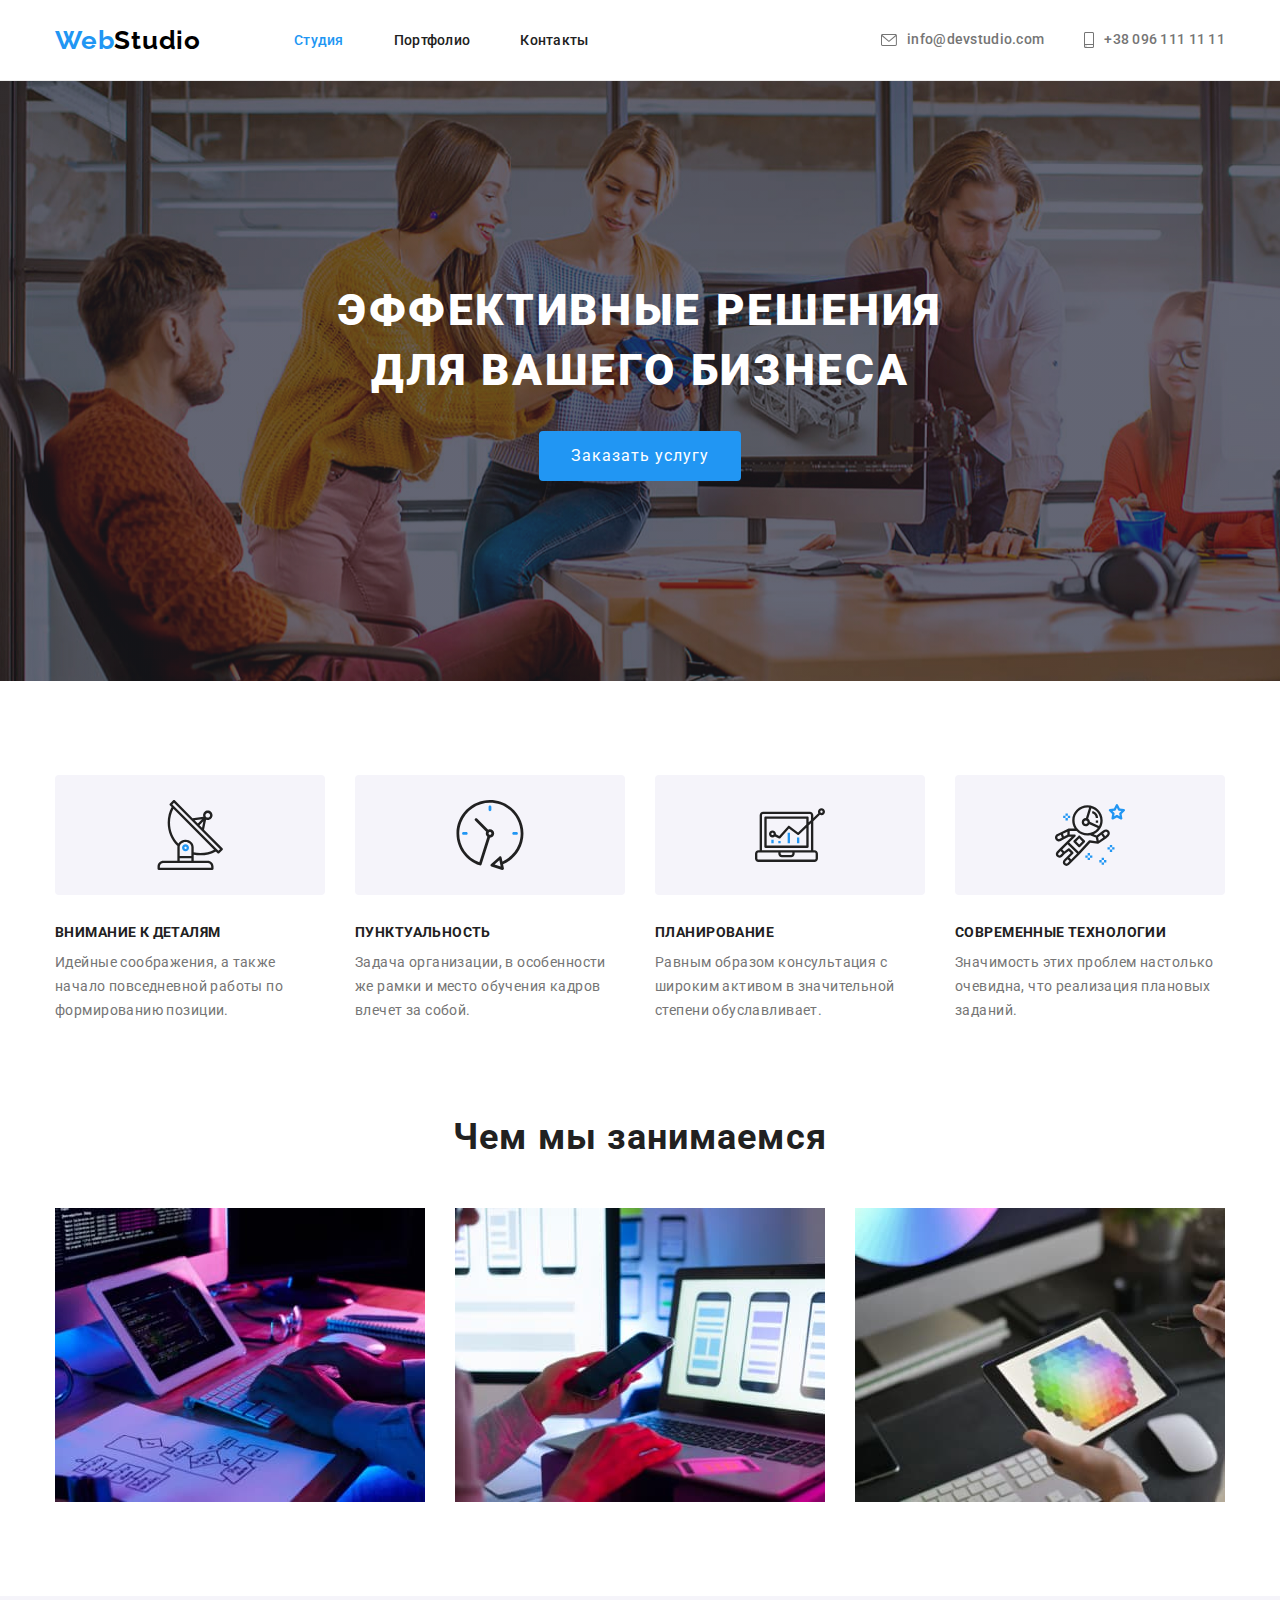
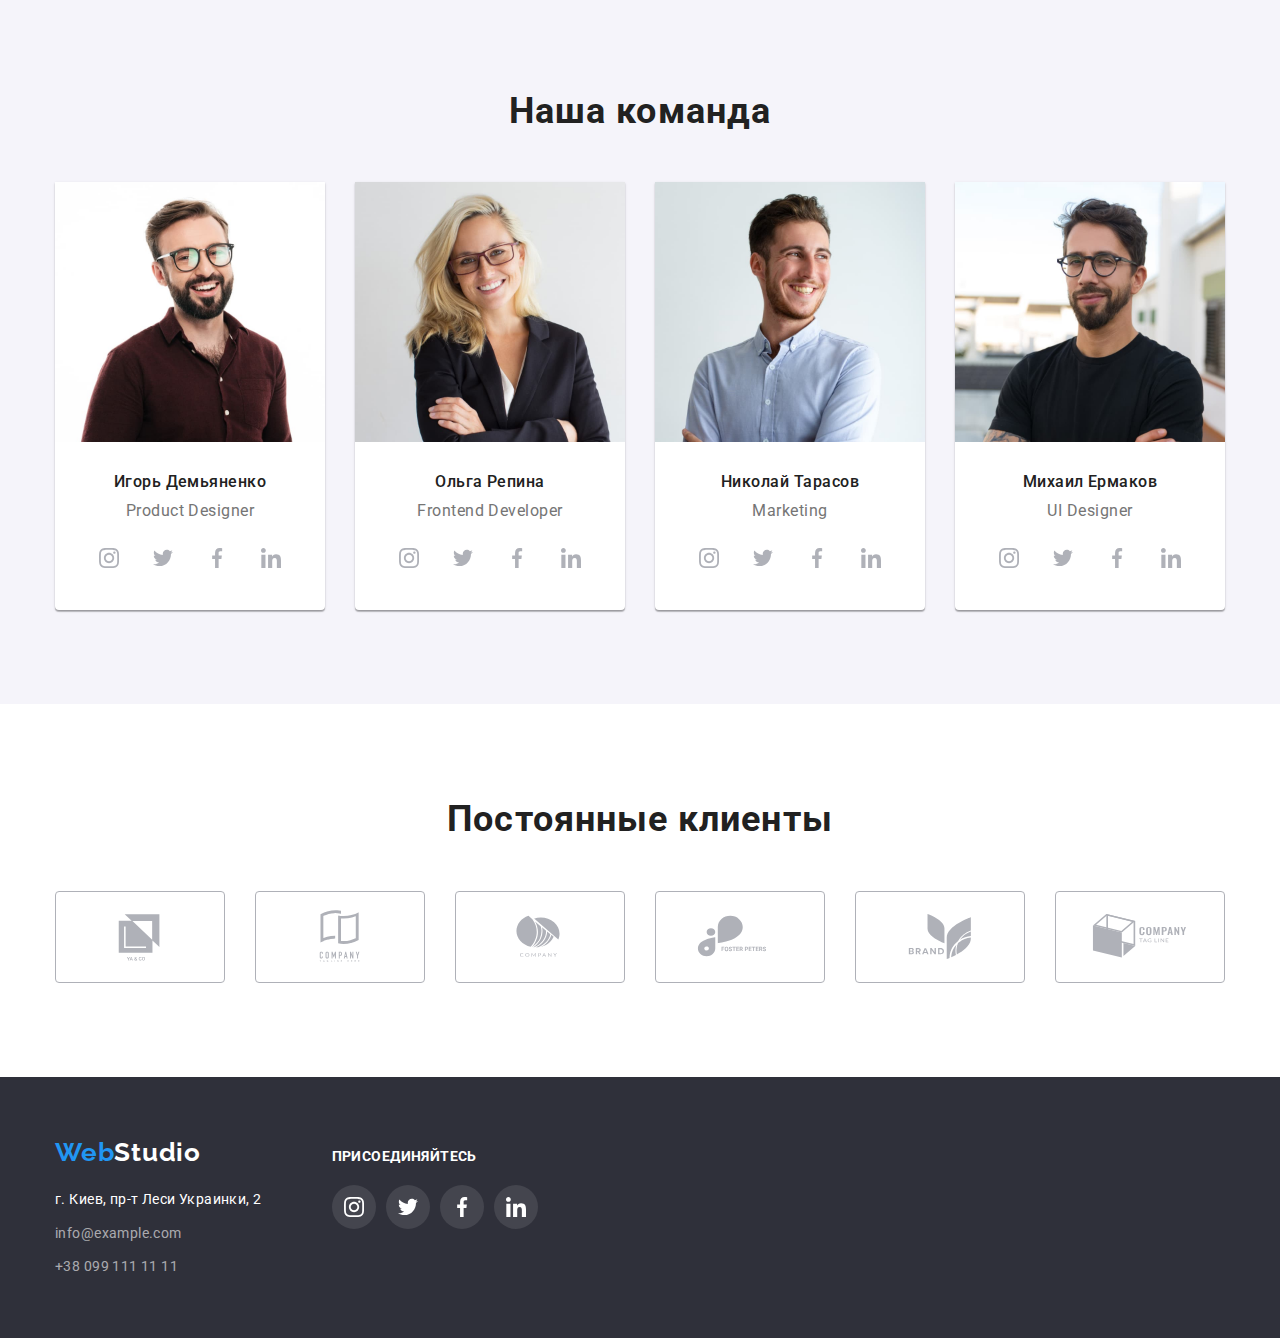
==== index.html @ 8b5b603d "Added files" ====
<!DOCTYPE html>
<html lang="ru">
    <head>
        <meta charset="UTF-8" />
        <meta http-equiv="X-UA-Compatible" content="IE=edge" />
        <meta name="viewport" content="width=device-width, initial-scale=1.0" />
        <title>WebStudio</title>
        <link rel="preconnect" href="https://fonts.googleapis.com">
        <link rel="preconnect" href="https://fonts.gstatic.com" crossorigin>
        <link href="https://fonts.googleapis.com/css2?family=Raleway:wght@700&family=Roboto:wght@400;500;700;900&display=swap"
            rel="stylesheet">
        <link rel="stylesheet" href="https://cdn.jsdelivr.net/npm/modern-normalize@1.1.0/modern-normalize.min.css">
        <link rel="stylesheet" href="./css/styles.css">
    </head>

    <body>
    <!-- Шапка страницы -->
        <header class="header">
            <div class="container">
                <nav class="header-navigation">
                    <a class="header-logo link" href="/"> <span class="header-logo-web">Web</span>Studio</a>
                    <!-- Ссылки на другие страницы или разделы текущей страницы -->
                    <ul class="nav">
                        <li class="nav-item"><a class="nav-link link current" href="./studio.html">Студия</a></li>
                        <li class="nav-item"><a class="nav-link link" href="./portfolio.html">Портфолио</a></li>
                        <li class="nav-item"><a class="nav-link link" href="./contacts.html">Контакты</a></li>
                    </ul>
                </nav>
                
                <!-- Контакты -->
                <ul class="contacts">
                    <li class="contacts-item">
                        <a class="contacts-link link" href="mailto:info@devstudio.com">
                            <svg class="contacts-icon" width="16" height="12">
                                <use href="./images/sprite.svg#icon-mail"></use>
                            </svg>
                            info@devstudio.com
                        </a>
                    </li>
                    <li class="contacts-item">
                            <a class="contacts-link link" href="tel:+38096111111">
                                <svg class="contacts-icon" width="10" height="16">
                                    <use href="./images/sprite.svg#icon-smartphone"></use>
                                </svg>
                                +38 096 111 11 11
                            </a>
                    </li>
                </ul>
            </div>
        </header>

        <!-- Герой -->
        <main>
            <section class="hero">
                <div class="container">
                    <h1 class="hero-title">Эффективные решения<br /> для вашего бизнеса</h1>
                    <button class="hero-button" type="button">Заказать услугу</button>
                </div>
            </section>

            <!-- Преимущества -->
            <section class="section">
            <h2 class="features visually-hidden">Преимущества</h2>
                <div class="container">
                    <ul class="features-list">
                        <li class="features-item">
                            <div class="features-img">
                                <svg width="70" height="70">
                                    <use href="./images/sprite.svg#icon-antenna"></use>
                                </svg>
                            </div>
                            <h3 class="features-title">Внимание к деталям</h3>
                            <p class="features-text">Идейные соображения, а также начало повседневной работы по формированию позиции.</p>
                        </li>

                        <li class="features-item">
                            <div class="features-img">
                                <svg width="70" height="70">
                                    <use href="./images/sprite.svg#icon-clock"></use>
                                </svg>
                            </div>
                            <h3 class="features-title">Пунктуальность</h3>
                            <p class="features-text">Задача организации, в особенности же рамки и место обучения кадров влечет за собой.</p>
                        </li>

                        <li class="features-item">
                            <div class="features-img">
                                <svg width="70" height="70">
                                    <use href="./images/sprite.svg#icon-diagram"></use>
                                </svg>
                            </div>
                            <h3 class="features-title">Планирование</h3>
                            <p class="features-text">Равным образом консультация с широким активом в значительной степени обуславливает.</p>
                        </li>

                        <li class="features-item">
                            <div class="features-img">
                                <svg width="70" height="70">
                                    <use href="./images/sprite.svg#icon-astronaut"></use>
                                </svg>
                            </div>
                            <h3 class="features-title">Современные технологии</h3>
                            <p class="features-text">Значимость этих проблем настолько очевидна, что реализация плановых заданий.</p>
                        </li>
                    </ul>
                </div>
            </section>

            <!-- Чем мы занимаемся -->
            <section class="section work-section">
                <div class="container">
                    <h2 class="work-title">Чем мы занимаемся</h2>
                        <ul class="work-list">
                            <li class="work-item">
                                <img src="./images/box-1.jpg" alt="Верстка сайта HTML" width="370"/>
                            </li>

                            <li class="work-item">
                                <img src="./images/box-2.jpg" alt="Выбор стиля" width="370" />
                            </li>

                            <li class="work-item">
                                <img src="./images/box-3.jpg" alt="Дизайн" width="370" />
                            </li>
                        </ul>
                </div>
            </section>

            <!-- Наша команда -->
            <section class="section team-section">
                <div class="container">
                    <h2 class="team-title">Наша команда</h2>
                    
                    <!-- Инфо о команде -->
                    <ul class="team-list">
                        <li class="team-item">
                            <img src="./images/team-card-1.jpg" alt="Игорь Демьяненко" width="270" />
                            <div class="team-text-section">
                                <h3 class="team-item-text">Игорь Демьяненко</h3>
                                <p class="team-text" lang="en">Product Designer</p>
                                <ul class="team-socials list socials-list">
                                    <li class="socials-item">
                                        <a href="https://www.instagram.com/" target="_blank"
                                rel="noopener noreferrer" class="socials-link">
                                        <svg class="socials-icon" width="20" height="20">
                                            <use href="./images/sprite.svg#icon-instagram"></use>
                                        </svg>
                                        </a>
                                    </li>

                                    <li class="socials-item">
                                        <a href="https://twitter.com/" target="_blank"
                                rel="noopener noreferrer" class="socials-link">
                                            <svg class="socials-icon" width="20" height="20">
                                                <use href="./images/sprite.svg#icon-twitter"></use>
                                            </svg>
                                        </a>
                                    </li>

                                    <li class="socials-item">
                                        <a href="https://www.facebook.com/" target="_blank"
                                rel="noopener noreferrer" class="socials-link">
                                            <svg class="socials-icon" width="20" height="20">
                                                <use href="./images/sprite.svg#icon-facebook"></use>
                                            </svg>
                                        </a>
                                    </li>

                                    <li class="socials-item">
                                        <a href="https://www.linkedin.com/" target="_blank"
                                rel="noopener noreferrer" class="socials-link">
                                            <svg class="socials-icon" width="20" height="20">
                                                <use href="./images/sprite.svg#icon-linkedIn"></use>
                                            </svg>
                                        </a>
                                    </li>
                                </ul>
                            </div>
                            
                        </li>
                    
                        <li class="team-item">
                            <img src="./images/team-card-2.jpg" alt="Ольга Репина" width="270" />
                            <div class="team-text-section">
                                <h3 class=" team-item-text">Ольга Репина</h3>
                                <p class="team-text" lang="en">Frontend Developer</p>
                                <ul class="team-socials list socials-list">
                                    <li class="socials-item">
                                        <a href="https://www.instagram.com/" target="_blank" rel="noopener noreferrer" class="socials-link">
                                            <svg class="socials-icon" width="20" height="20">
                                                <use href="./images/sprite.svg#icon-instagram"></use>
                                            </svg>
                                        </a>
                                    </li>
                                
                                    <li class="socials-item">
                                        <a href="https://twitter.com/" target="_blank" rel="noopener noreferrer" class="socials-link">
                                            <svg class="socials-icon" width="20" height="20">
                                                <use href="./images/sprite.svg#icon-twitter"></use>
                                            </svg>
                                        </a>
                                    </li>
                                
                                    <li class="socials-item">
                                        <a href="https://www.facebook.com/" target="_blank" rel="noopener noreferrer" class="socials-link">
                                            <svg class="socials-icon" width="20" height="20">
                                                <use href="./images/sprite.svg#icon-facebook"></use>
                                            </svg>
                                        </a>
                                    </li>
                                
                                    <li class="socials-item">
                                        <a href="https://www.linkedin.com/" target="_blank" rel="noopener noreferrer" class="socials-link">
                                            <svg class="socials-icon" width="20" height="20">
                                                <use href="./images/sprite.svg#icon-linkedIn"></use>
                                            </svg>
                                        </a>
                                    </li>
                                </ul>
                            </div>
                        </li>

                        <li class="team-item">
                            <img src="./images/team-card-3.jpg" alt="Николай Тарасов" width="270" />
                            <div class="team-text-section">
                                <h3 class="team-item-text">Николай Тарасов</h3>
                                <p class="team-text" lang="en">Marketing</p>
                                <ul class="team-socials list socials-list">
                                    <li class="socials-item">
                                        <a href="https://www.instagram.com/" target="_blank" rel="noopener noreferrer" class="socials-link">
                                            <svg class="socials-icon" width="20" height="20">
                                                <use href="./images/sprite.svg#icon-instagram"></use>
                                            </svg>
                                        </a>
                                    </li>
                                
                                    <li class="socials-item">
                                        <a href="https://twitter.com/" target="_blank" rel="noopener noreferrer" class="socials-link">
                                            <svg class="socials-icon" width="20" height="20">
                                                <use href="./images/sprite.svg#icon-twitter"></use>
                                            </svg>
                                        </a>
                                    </li>
                                
                                    <li class="socials-item">
                                        <a href="https://www.facebook.com/" target="_blank" rel="noopener noreferrer" class="socials-link">
                                            <svg class="socials-icon" width="20" height="20">
                                                <use href="./images/sprite.svg#icon-facebook"></use>
                                            </svg>
                                        </a>
                                    </li>
                                
                                    <li class="socials-item">
                                        <a href="https://www.linkedin.com/" target="_blank" rel="noopener noreferrer" class="socials-link">
                                            <svg class="socials-icon" width="20" height="20">
                                                <use href="./images/sprite.svg#icon-linkedIn"></use>
                                            </svg>
                                        </a>
                                    </li>
                                </ul>
                            </div>
                        </li>
                        
                        <li class="team-item">
                            <img src="./images/team-card-4.jpg" alt="Михаил Ермаков" width="270" />
                            <div class="team-text-section">
                                <h3 class="team-item-text">Михаил Ермаков</h3>
                                <p class="team-text" lang="en">UI Designer</p>
                                <ul class="team-socials list socials-list">
                                    <li class="socials-item">
                                        <a href="https://www.instagram.com/" target="_blank" rel="noopener noreferrer" class="socials-link">
                                            <svg class="socials-icon" width="20" height="20">
                                                <use href="./images/sprite.svg#icon-instagram"></use>
                                            </svg>
                                        </a>
                                    </li>
                                
                                    <li class="socials-item">
                                        <a href="https://twitter.com/" target="_blank" rel="noopener noreferrer" class="socials-link">
                                            <svg class="socials-icon" width="20" height="20">
                                                <use href="./images/sprite.svg#icon-twitter"></use>
                                            </svg>
                                        </a>
                                    </li>
                                
                                    <li class="socials-item">
                                        <a href="https://www.facebook.com/" target="_blank" rel="noopener noreferrer" class="socials-link">
                                            <svg class="socials-icon" width="20" height="20">
                                                <use href="./images/sprite.svg#icon-facebook"></use>
                                            </svg>
                                        </a>
                                    </li>
                                
                                    <li class="socials-item">
                                        <a href="https://www.linkedin.com/" target="_blank" rel="noopener noreferrer" class="socials-link">
                                            <svg class="socials-icon" width="20" height="20">
                                                <use href="./images/sprite.svg#icon-linkedIn"></use>
                                            </svg>
                                        </a>
                                    </li>
                                </ul>
                            </div>
                        </li>
                    </ul>
                </div>
            </section>

            <section class="clients section">
                <div class="container ">
                    <h2 class="clients-title">Постоянные клиенты</h2>
                    <ul class="clients-list">
                        <li class="clients-item">
                            <a href="" class="clients-link">
                                <svg class="clients-icon" width="106" height="60">
                                    <use href="./images/sprite.svg#icon-client-1"></use>
                                </svg>    
                            </a>
                        </li>

                        <li class="clients-item">
                            <a href="" class="clients-link">
                                <svg class="clients-icon" width="106" height="60">
                                    <use href="./images/sprite.svg#icon-client-2"></use>
                                </svg>
                            </a>
                        </li>

                        <li class="clients-item">
                            <a href="" class="clients-link">
                                <svg class="clients-icon" width="106" height="60">
                                    <use href="./images/sprite.svg#icon-client-3"></use>
                                </svg>
                            </a>
                        </li>

                        <li class="clients-item">
                            <a href="" class="clients-link">
                                <svg class="clients-icon" width="106" height="60">
                                    <use href="./images/sprite.svg#icon-client-4"></use>
                                </svg>
                            </a>
                        </li>

                        <li class="clients-item">
                            <a href="" class="clients-link">
                                <svg class="clients-icon" width="106" height="60">
                                    <use href="./images/sprite.svg#icon-client-5"></use>
                                </svg>
                            </a>
                        </li>

                        <li class="clients-item">
                            <a href="" class="clients-link">
                                <svg class="clients-icon" width="106" height="60">
                                    <use href="./images/sprite.svg#icon-client-6"></use>
                                </svg>
                            </a>
                        </li>
                    </ul>
                </div>
            </section>
        </main>

        <!-- Футер -->
        <footer class="footer">
            <div class="container footer-container">
                <div class="address-logo">
                    <a class="footer-logo address link" href="/"> <span class="footer-logo-web">Web</span>Studio</a>
                    <address class="address">
                        <ul class="address-list">
                            <li class="address-item">
                                <a class="address-item link" href="https://goo.gl/maps/8wmrf88E8narzUsQ8" target="_blank"
                                    rel="noopener noreferrer">г. Киев, пр-т Леси Украинки, 2</a>
                            </li>
                            <li class="address-contacts-item">
                                <a class="address-contacts-link list link" href="mailto:info@example.com">info@example.com</a>
                            </li>
                            <li class="address-contacts-item">
                                <a class="address-contacts-link list link" href="tel:+380991111111">+38 099 111 11 11</a>
                            </li>
                        </ul>
                    </address>
                </div>
                
                <div class="footer-socials">
                <h2 class="visually-hidden">Соцсети</h2>
                <h3 class="footer-socials-title">присоединяйтесь</h3>
                <ul class="footer-socials-list">
                    <li class="footer-socials-item">
                        <a href="https://www.instagram.com/" target="_blank" rel="noopener noreferrer" class="footer-socials-link">
                            <svg class="footer-socials-icon" width="20" height="20">
                                <use href="./images/sprite.svg#icon-instagram"></use>
                            </svg>
                        </a>
                    </li>
            
                    <li class="footer-socials-item">
                        <a href="https://twitter.com/" target="_blank" rel="noopener noreferrer" class="footer-socials-link">
                            <svg class="footer-socials-icon" width="20" height="20">
                                <use href="./images/sprite.svg#icon-twitter"></use>
                            </svg>
                        </a>
                    </li>
            
                    <li class="footer-socials-item">
                        <a href="https://www.facebook.com/" target="_blank" rel="noopener noreferrer" class="footer-socials-link">
                            <svg class="footer-socials-icon" width="20" height="20">
                                <use href="./images/sprite.svg#icon-facebook"></use>
                            </svg>
                        </a>
                    </li>
            
                    <li class="footer-socials-item">
                        <a href="https://www.linkedin.com/" target="_blank" rel="noopener noreferrer" class="footer-socials-link">
                            <svg class="footer-socials-icon" width="20" height="20">
                                <use href="./images/sprite.svg#icon-linkedIn"></use>
                            </svg>
                        </a>
                    </li>
                </ul>
                </div>
            </div>
        </footer>
    </body>
</html>
---- css/styles.css ----
/* Цвет основного текста #212121 */
/* Вторичный цвет текста #757575 */
/* Цвет актента текста, кнопка #2196f3 */
/* Белый цвет текста #ffffff */

/* Позиционирование */

/* Блочная модель */

/* Типографика */

/* Отображение */

:root {
  --first-text-color: #757575;
  --second-text-color: #212121;
  --akcent-text-color: #2196f3;
  --white-text-color: #ffffff;
  --border-color: #eeeeee;
}

body {
  font-family: Roboto, sans-serif;
  background-color: FFFFFF;
  color: var(--first-text-color);
}

h1,
h2,
h3,
p {
  margin-top: 0;
  margin-bottom: 0;
}

ul {
  margin-top: 0;
  margin-bottom: 0;
  padding-left: 0;
  list-style: none;
}

img {
  display: block;
  width: 100%;
  height: auto;
}

/* .list {
  list-style: none;
} */

.link {
  text-decoration: none;
}

.visually-hidden {
  position: absolute;
  width: 1px;
  height: 1px;
  margin: -1px;
  padding: 0;
  overflow: hidden;
  border: 0;
  clip: rect(0 0 0 0);
}

.container {
  width: 1200px;
  padding-left: 15px;
  padding-right: 15px;
  margin: 0 auto;
}

.section {
  padding-top: 94px;
  padding-bottom: 94px;
}

/* ========================= Header =========================*/
.header .container {
  display: flex;
}

/* Line */
.header {
  border-bottom: 1px solid #ececec;
}

.header-navigation {
  /* Блочная модель */
  display: flex;
  align-items: center;
}

/*---------------- Logo ----------------*/
.header-logo {
  /* Позиционирование */
  display: block;
  margin-right: 93px;
  padding-top: 25px;
  padding-bottom: 24px;

  /* Типографика */
  font-family: 'Raleway', sans-serif;
  font-weight: 700;
  font-size: 26px;
  line-height: 1.2;
  color: #000000;
  letter-spacing: 0.03em;
}

.header-logo-web {
  color: var(--akcent-text-color);
}

/*---------------- Site nav ----------------*/
.nav {
  display: flex;
  align-items: center;
}

.nav-link {
  /* Позиционирование */
  padding-top: 32px;
  padding-bottom: 32px;

  /* Блочная модель */
  display: block;

  /* Типографика */
  font-size: 14px;
  line-height: 1.15;
  font-weight: 500;
  letter-spacing: 0.02em;

  /* Отображение */
  color: var(--second-text-color);
}

.nav-item:not(:last-child) {
  margin-right: 50px;
}

.current {
  color: var(--akcent-text-color);
}

.nav-link:hover,
.nav-link:focus {
  color: var(--akcent-text-color);
}

/*---------------- Site nav contacts ----------------*/
.contacts {
  display: flex;
  margin-left: auto;
}

.contacts-icon {
  display: inline-block;
  fill: currentColor;
  margin-right: 10px;
}

.contacts-link {
  /* Позиционирование */
  padding-top: 32px;
  padding-bottom: 32px;

  /* Блочная модель */
  display: flex;
  align-items: center;

  /* Типографика */
  font-weight: 500;
  font-size: 14px;
  line-height: 1.14;
  letter-spacing: 0.02em;

  /* Отображение */
  color: var(--first-text-color);
}

.contacts-item:not(:last-child) {
  margin-right: 40px;
}

.contacts-link-icon {
  color: var(--first-text-color);
}

.contacts-link:hover,
.contacts-link:focus {
  color: var(--akcent-text-color);
}

/*========================= Hero =========================*/
.hero {
  /* align-items: center; */
  padding-top: 200px;
  padding-bottom: 200px;
  text-align: center;

  background-image: linear-gradient(
      rgba(47, 48, 58, 0.4),
      rgba(47, 48, 58, 0.4)
    ),
    url(../images/hero/hero.jpg);
  background-repeat: no-repeat;
  background-size: cover;
  /* background-position: center; */

  background-color: #2f303a;
}

.hero-title {
  /* Позиционирование */
  margin-bottom: 30px;

  /* Блочная модель */

  /* Типографика */
  font-weight: 900;
  font-size: 44px;
  line-height: 1.36;
  text-align: center;
  letter-spacing: 0.06em;
  text-transform: uppercase;

  /* Отображение */
  color: var(--white-text-color);
}

/*---------------- Button ----------------*/
.hero-button {
  /* Блочная модель */
  display: inline-block;
  padding: 10px 32px;
  min-width: 200px;

  /* Типографика */
  font-size: 16px;
  line-height: 1.87;
  cursor: pointer;
  letter-spacing: 0.06em;
  align-items: center;
  text-align: center;

  /* Отображение */
  border: 0;
  border-radius: 4px;
  background-color: var(--akcent-text-color);
  color: var(--white-text-color);
}

/*---------------- Features ----------------*/
.features-img {
  display: flex;
  padding-top: 25px;
  padding-bottom: 25px;

  margin-bottom: 30px;
  justify-content: center;
  align-items: center;

  background: #f5f4fa;
  border-radius: 4px;
}

.features-list {
  display: flex;
}

.features-item {
  /* Блочная модель */
  width: 270px;
}

.features-item:not(:last-child) {
  margin-right: 30px;
}

.features-title {
  /* Позиционирование */
  margin-bottom: 10px;

  /* Типографика */
  font-size: 14px;
  line-height: 1.14;
  letter-spacing: 0.03em;
  text-transform: uppercase;

  /* Отображение */
  color: var(--second-text-color);
}

.features-text {
  /* Типографика */
  font-size: 14px;
  line-height: 1.71;
  letter-spacing: 0.03em;

  /* Отображение */
  color: var(--first-text-color);
}

/*---------------- Work ----------------*/
.work-section {
  padding-top: 0;
}

.work-list {
  display: flex;
}

.work-title {
  /* Позиционирование */
  margin-bottom: 50px;

  /* Типографика */
  font-size: 36px;
  line-height: 1.16;
  text-align: center;
  letter-spacing: 0.03em;

  /* Отображение */
  color: var(--second-text-color);
}

.work-item:not(:last-child) {
  margin-right: 30px;
}
/*---------------- Team ----------------*/
.team-section {
  background-color: #f5f4fa;
}

.team-list {
  display: flex;
}

.team-item:not(:last-child) {
  margin-right: 30px;
}

.team-title {
  /* Позиционирование */
  margin-bottom: 50px;

  /* Типографика */
  font-size: 36px;
  line-height: 1.17;
  text-align: center;
  letter-spacing: 0.03em;

  color: var(--second-text-color);
}

.team-item {
  background-color: #ffffff;
  border-radius: 0px 0px 4px 4px;
  box-shadow: 0px 1px 3px rgba(0, 0, 0, 0.12), 0px 1px 1px rgba(0, 0, 0, 0.14),
    0px 2px 1px rgba(0, 0, 0, 0.2);
}

.team-text-section {
  padding-top: 30px;
  padding-bottom: 30px;
}

.team-item-text {
  /* Позиционирование */
  margin-bottom: 10px;

  /* Типографика */
  font-weight: 500;
  font-size: 16px;
  line-height: 1.19;
  text-align: center;
  letter-spacing: 0.03em;

  /* Отображение */
  color: var(--second-text-color);
}

.team-text {
  /* Типографика */
  font-size: 16px;
  line-height: 1.19;
  text-align: center;
  letter-spacing: 0.03em;

  /* Отображение */
  color: var(--first-text-color);
}

.socials-list {
  display: flex;
  justify-content: center;
  margin-top: 16px;
}

.socials-item {
  width: 44px;
  height: 44px;
}

.socials-link {
  width: 100%;
  height: 100%;

  display: flex;
  align-items: center;
  justify-content: center;
  border-radius: 50%;
  background-color: #ffffff;
}

.socials-item:not(:last-child) {
  margin-right: 10px;
}
.socials-icon {
  fill: #afb1b8;
}

.socials-link:hover,
.socials-link:focus,
.socials-link:hover .socials-icon,
.socials-link:focus .socials-icon {
  fill: var(--white-text-color);
  background-color: var(--akcent-text-color);
}

/* ======================= CLIENTS ========================= */
.clients-title {
  margin-bottom: 50px;

  font-size: 36px;
  line-height: 1.17;
  text-align: center;
  letter-spacing: 0.03em;

  color: var(--second-text-color);
}

.clients-list {
  display: flex;
}

.clients-item {
  width: 170px;
  height: 92px;
}

.clients-item:not(:last-child) {
  margin-right: 30px;
}
.clients-link {
  display: flex;
  width: 100%;
  height: 100%;

  justify-content: center;
  align-items: center;

  border: 1px solid #afb1b8;
  border-radius: 4px;

  fill: #afb1b8;
}

.clients-link:hover,
.clients-link:focus {
  border-color: var(--akcent-text-color);
  fill: var(--akcent-text-color);
}

/* ======================= PORTFOLIO ========================= */
.conteiner-portfolio {
  width: 1170px;
}

.portfolio-list {
  display: flex;

  flex-wrap: wrap;

  margin-left: -30px;
  margin-top: -30px;
}

.portfolio-item {
  flex-basis: calc(100% / 3 - 30px);

  margin-left: 30px;
  margin-top: 30px;
}

.portfolio-item-link {
  display: block;
}

.portfolio-item-link:hover,
.portfolio-item-link:focus {
  box-shadow: 0px 1px 1px rgba(0, 0, 0, 0.12), 0px 4px 4px rgba(0, 0, 0, 0.06),
    1px 4px 6px rgba(0, 0, 0, 0.16);
  display: block;
}

.text-conteiner {
  padding: 20px 24px;

  background: #ffffff;
  border-right: 1px solid var(--border-color);
  border-bottom: 1px solid var(--border-color);
  border-left: 1px solid var(--border-color);
}

.portfolio-title {
  /* Типографика */
  font-size: 18px;
  line-height: 2;
  letter-spacing: 0.06em;

  /* Отображение */
  color: var(--second-text-color);
}

.portfolio-text {
  margin-top: 4px;

  /* Типографика */
  font-size: 16px;
  line-height: 1.87;
  letter-spacing: 0.03em;

  /* Отображение */
  color: var(--first-text-color);
}

/*---------------- Button filter  ----------------*/
.filter {
  display: flex;
}

.filter-list {
  /* Позиционирование */
  margin-bottom: 50px;
  justify-content: center;

  /* Блочная модель */
  display: flex;
}

.filter-item:not(:last-child) {
  margin-right: 8px;
}

/* .filter-item:hover,
.filter-item:focus {
  box-shadow: 0px 1px 1px rgba(0, 0, 0, 0.12), 0px 4px 4px rgba(0, 0, 0, 0.06),
    1px 4px 6px rgba(0, 0, 0, 0.16);
  border-radius: 4px;
} */

.filter-button {
  padding: 6px 32px;
  border: 0;

  font-weight: 500;
  font-size: 16px;
  line-height: 1.62;
  text-align: center;
  letter-spacing: 0.03em;

  color: var(--second-text-color);
  cursor: pointer;
  border-radius: 4px;
}

.filter-button:hover,
.filter-button:focus {
  color: var(--white-text-color);
  background-color: var(--akcent-text-color);
  box-shadow: 0px 3px 1px rgba(0, 0, 0, 0.1), 0px 1px 2px rgba(0, 0, 0, 0.08),
    0px 2px 2px rgba(0, 0, 0, 0.12);
  border-radius: 4px;
  display: block;
}

/* ========================= Footer ========================= */
.footer {
  padding-top: 60px;
  padding-bottom: 60px;

  background-color: #2f303a;
}

.footer-container {
  display: flex;
}

.footer-logo {
  /* Позиционирование */
  margin-bottom: 20px;

  /* Блочная модель */
  display: flex;

  /* Типографика */
  font-family: 'Raleway', sans-serif;
  font-weight: 700;
  font-size: 26px;
  line-height: 1.2;
  color: #000000;
  letter-spacing: 0.03em;
}

.footer-logo-web {
  color: var(--akcent-text-color);
}

/* Address */
.address {
  display: block;
  font-style: normal;

  color: var(--white-text-color);
}

.address-item {
  font-size: 14px;
  line-height: 1.71;
  letter-spacing: 0.03em;

  color: var(--white-text-color);
}

.address-contacts-item {
  margin-top: 9px;
}

.address-contacts-link {
  font-style: normal;
  font-size: 14px;
  line-height: 1.74;
  letter-spacing: 0.03em;

  color: rgba(255, 255, 255, 0.6);
}

.address-contacts-link:hover,
.address-contacts-link:focus {
  color: var(--akcent-text-color);
}

/* Соцсети */
.footer-socials {
  margin-top: 12px;
  margin-left: 70px;
}

.footer-socials-list {
  display: flex;
}

.footer-socials-title {
  align-items: center;
  font-size: 14px;
  line-height: 1.14;
  letter-spacing: 0.03em;
  text-transform: uppercase;

  color: var(--white-text-color);
}

.footer-socials-item {
  width: 44px;
  height: 44px;

  margin-top: 20px;
}

.footer-socials-link {
  width: 100%;
  height: 100%;

  display: flex;
  align-items: center;
  justify-content: center;
  border-radius: 50%;
  background: rgba(255, 255, 255, 0.1);
}

.footer-socials-icon {
  fill: var(--white-text-color);
}

.footer-socials-item:not(:last-child) {
  margin-right: 10px;
}

.footer-socials-link:hover,
.footer-socials-link:focus {
  background-color: var(--akcent-text-color);
}
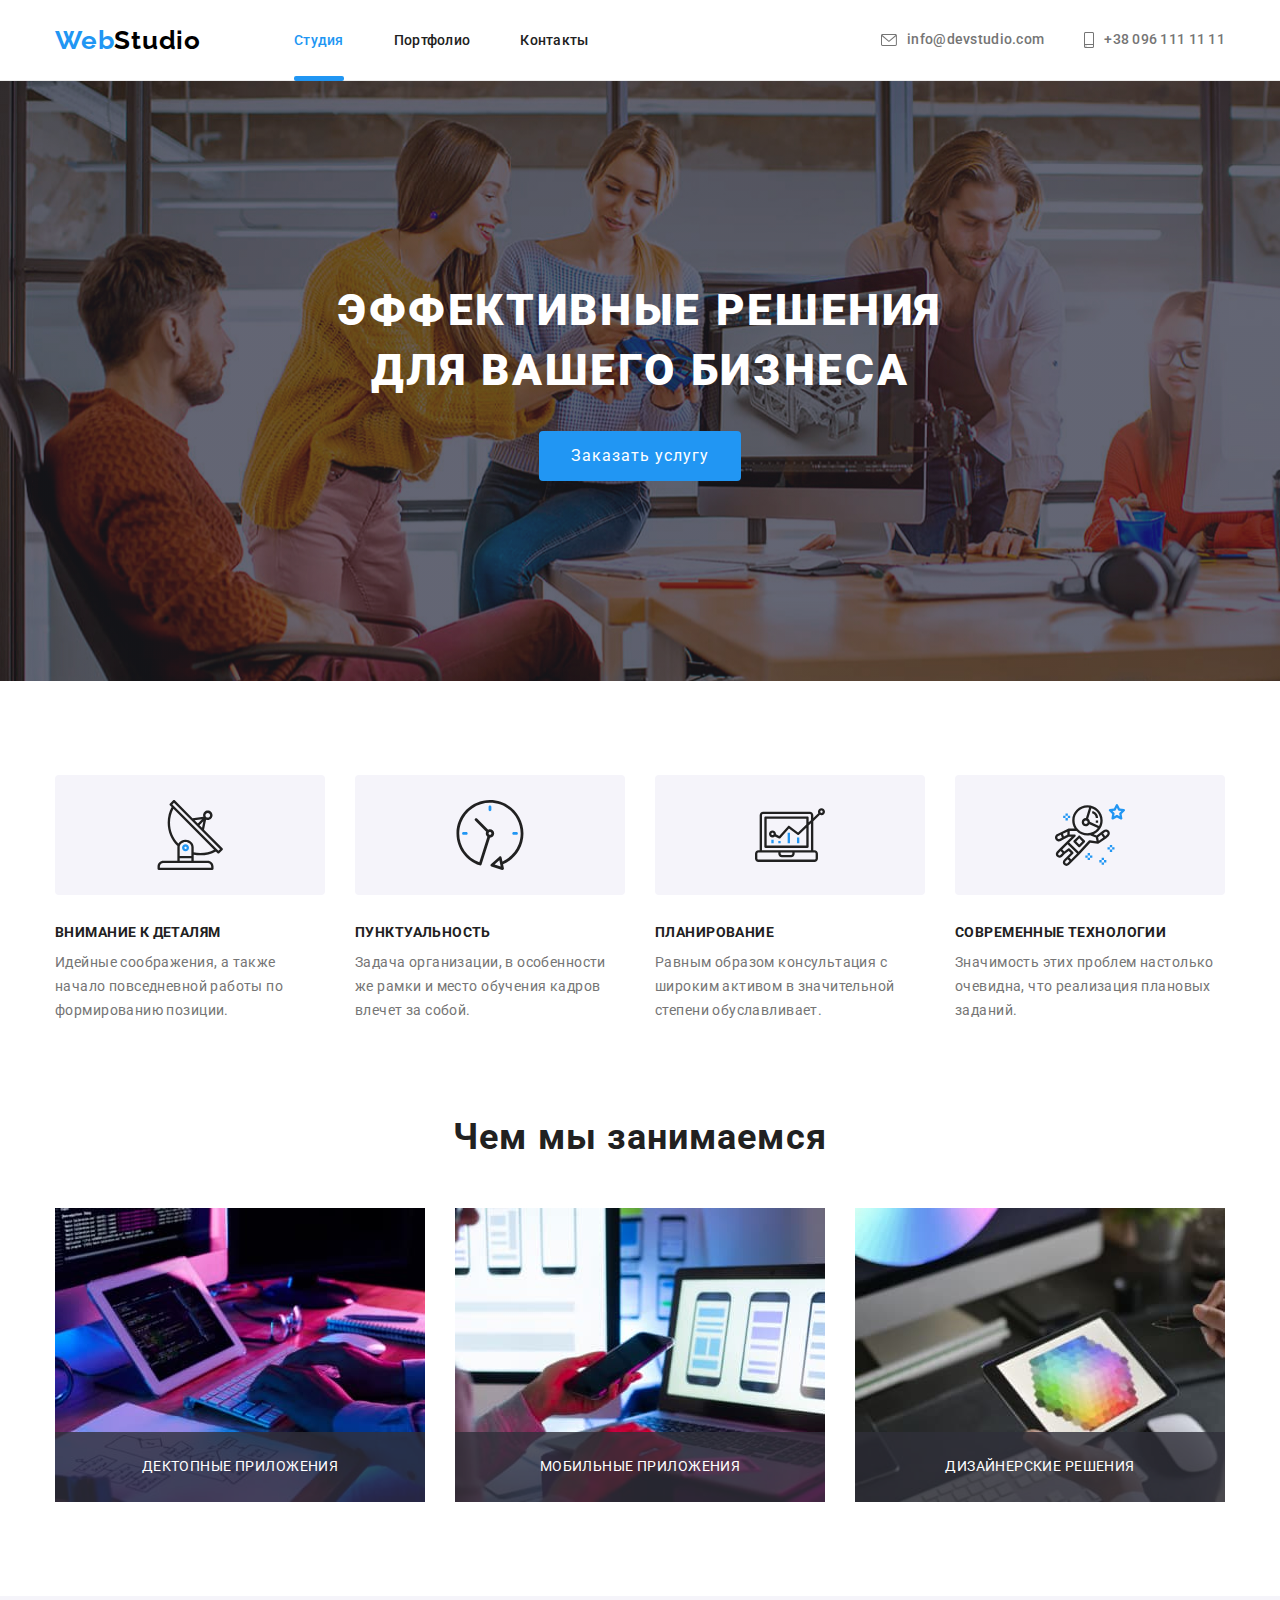
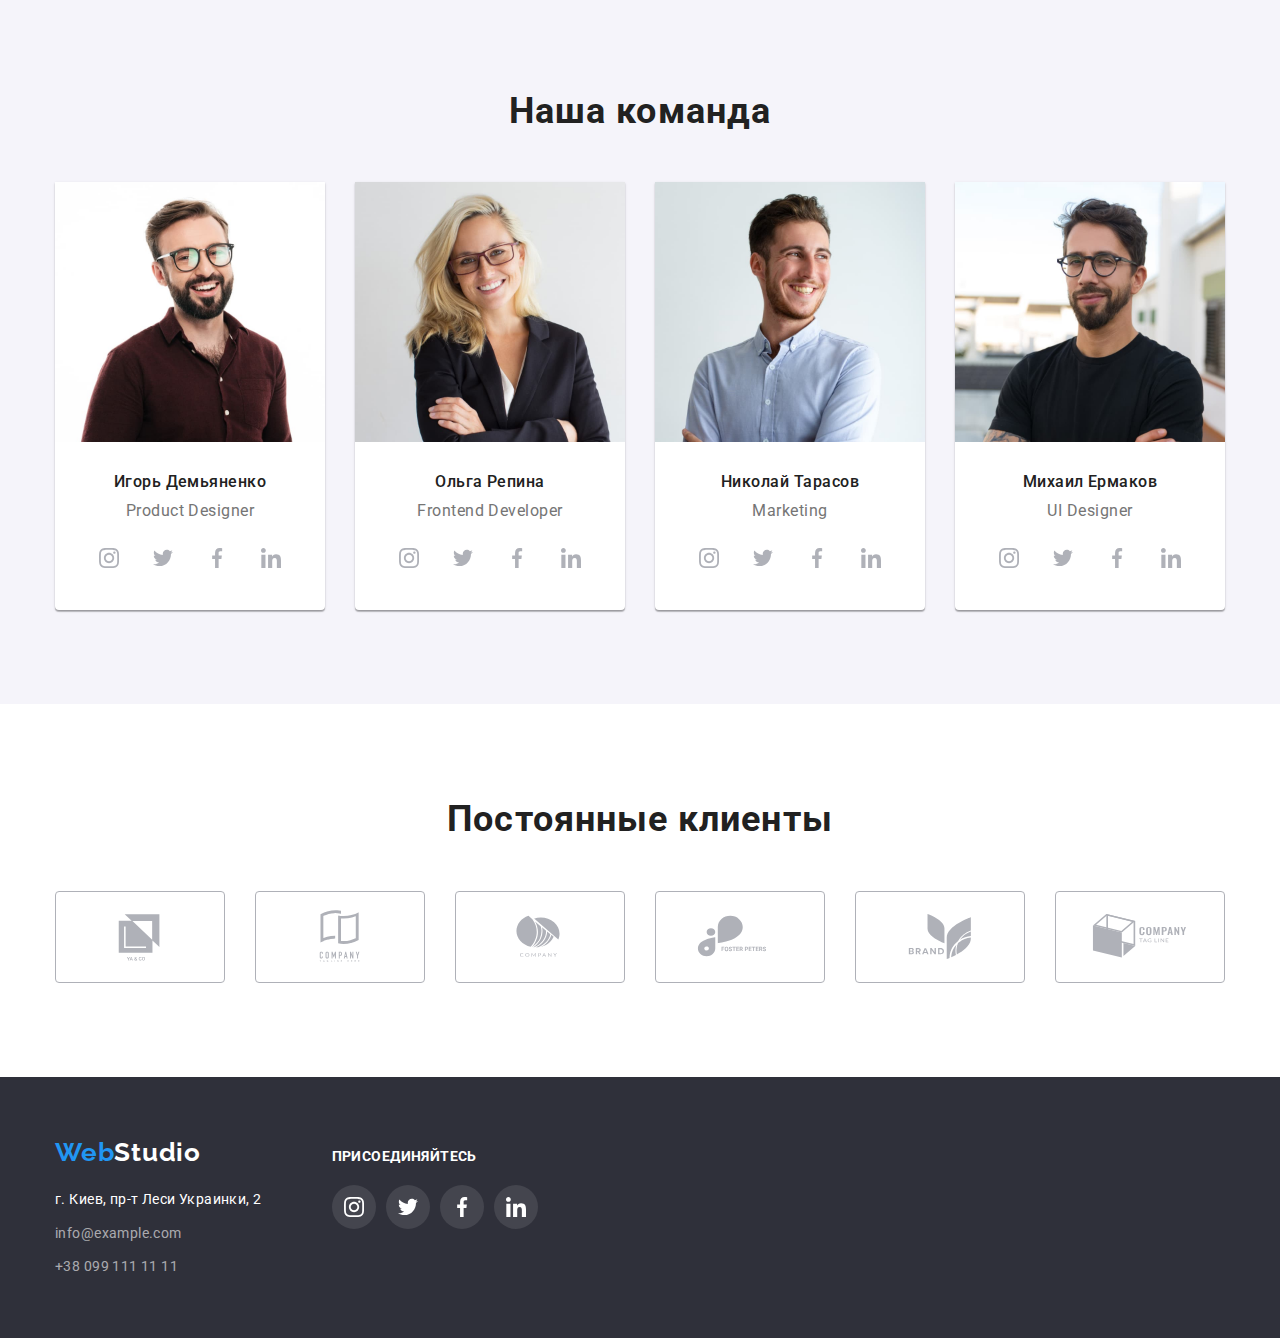
==== commit 859a6e9e: "Added files" ====
--- a/index.html
+++ b/index.html
@@ -54,7 +54,7 @@
             <section class="hero">
                 <div class="container">
                     <h1 class="hero-title">Эффективные решения<br /> для вашего бизнеса</h1>
-                    <button class="hero-button" type="button">Заказать услугу</button>
+                    <button class="hero-button" type="button" data-modal-open>Заказать услугу</button>
                 </div>
             </section>
 
@@ -113,14 +113,23 @@
                         <ul class="work-list">
                             <li class="work-item">
                                 <img src="./images/box-1.jpg" alt="Верстка сайта HTML" width="370"/>
+                                <div class="work-label-overlay">
+                                    <p class="work-label-text">Дектопные приложения</p>
+                                </div>
                             </li>
 
                             <li class="work-item">
                                 <img src="./images/box-2.jpg" alt="Выбор стиля" width="370" />
+                                <div class="work-label-overlay">
+                                    <p class="work-label-text">Мобильные приложения</p>
+                                </div>
                             </li>
 
                             <li class="work-item">
                                 <img src="./images/box-3.jpg" alt="Дизайн" width="370" />
+                                <div class="work-label-overlay">
+                                    <p class="work-label-text">Дизайнерские решения</p>
+                                </div>
                             </li>
                         </ul>
                 </div>
@@ -421,5 +430,17 @@
                 </div>
             </div>
         </footer>
+
+        <!-- Modal -->
+        <div class="backdrop is-hidden" data-modal>
+            <div class="modal">
+                <button type="button" class="btn" data-modal-close>
+                    <svg class="btn-icon" width="11" height="11">
+                        <use href="./images/sprite.svg#icon-close-black"></use>
+                    </svg>
+                </button>
+            </div>
+        </div>
+        <script src="./js/modal.js"></script>
     </body>
 </html>
--- a/css/styles.css
+++ b/css/styles.css
@@ -136,6 +136,12 @@
 
   /* Отображение */
   color: var(--second-text-color);
+
+  /* transition-property: color;
+  transition-duration: 250ms;
+  transition-timing-function: cubic-bezier(0.4, 0, 0.2, 1); */
+
+  transition: color 250ms cubic-bezier(0.4, 0, 0.2, 1);
 }
 
 .nav-item:not(:last-child) {
@@ -151,6 +157,25 @@
   color: var(--akcent-text-color);
 }
 
+.nav-item {
+  position: relative;
+}
+
+.nav-item .current::after {
+  content: '';
+
+  position: absolute;
+  display: flex;
+  justify-content: center;
+
+  width: 100%;
+  top: 76px;
+  bottom: calc(0% - 1px);
+
+  border: 2px solid;
+  border-radius: 2px;
+  background-color: var(--akcent-text-color);
+}
 /*---------------- Site nav contacts ----------------*/
 .contacts {
   display: flex;
@@ -180,6 +205,8 @@
 
   /* Отображение */
   color: var(--first-text-color);
+
+  transition: color 250ms cubic-bezier(0.4, 0, 0.2, 1);
 }
 
 .contacts-item:not(:last-child) {
@@ -331,6 +358,33 @@
 .work-item:not(:last-child) {
   margin-right: 30px;
 }
+
+.work-item {
+  position: relative;
+}
+
+.work-label-overlay {
+  position: absolute;
+  width: 100%;
+  min-height: 70px;
+
+  bottom: 0;
+  left: 0;
+
+  background: rgba(47, 48, 58, 0.8);
+}
+
+.work-label-text {
+  padding: 27px 0;
+
+  font-size: 14px;
+  line-height: 1.14;
+  letter-spacing: 0.03em;
+  text-align: center;
+  text-transform: uppercase;
+
+  color: var(--white-text-color);
+}
 /*---------------- Team ----------------*/
 .team-section {
   background-color: #f5f4fa;
@@ -415,6 +469,14 @@
   justify-content: center;
   border-radius: 50%;
   background-color: #ffffff;
+
+  transition: background-color 250ms cubic-bezier(0.4, 0, 0.2, 1),
+    fill 250ms cubic-bezier(0.4, 0, 0.2, 1);
+}
+
+.socials-icon {
+  transition: background-color 250ms cubic-bezier(0.4, 0, 0.2, 1),
+    fill 250ms cubic-bezier(0.4, 0, 0.2, 1);
 }
 
 .socials-item:not(:last-child) {
@@ -468,6 +530,9 @@
   border-radius: 4px;
 
   fill: #afb1b8;
+
+  transition: border-color 250ms cubic-bezier(0.4, 0, 0.2, 1),
+    fill 250ms cubic-bezier(0.4, 0, 0.2, 1);
 }
 
 .clients-link:hover,
@@ -499,6 +564,8 @@
 
 .portfolio-item-link {
   display: block;
+
+  transition: box-shadow 250ms cubic-bezier(0.4, 0, 0.2, 1);
 }
 
 .portfolio-item-link:hover,
@@ -539,6 +606,36 @@
   color: var(--first-text-color);
 }
 
+.portfolio-overlay {
+  position: relative;
+  overflow: hidden;
+}
+
+.portfolio-overlay-text {
+  position: absolute;
+  top: 0;
+  left: 0;
+  padding: 63px 24px;
+
+  height: 100%;
+
+  font-size: 18px;
+  line-height: 1.56;
+  letter-spacing: 0.03em;
+
+  background: rgba(33, 150, 243, 0.9);
+  color: var(--white-text-color);
+
+  /* overflow: auto; */
+
+  transform: translateY(100%);
+  transition: transform 250ms cubic-bezier(0.4, 0, 0.2, 1);
+}
+
+.portfolio-item-link:hover .portfolio-overlay-text {
+  transform: translateY(0);
+}
+
 /*---------------- Button filter  ----------------*/
 .filter {
   display: flex;
@@ -556,13 +653,6 @@
 .filter-item:not(:last-child) {
   margin-right: 8px;
 }
-
-/* .filter-item:hover,
-.filter-item:focus {
-  box-shadow: 0px 1px 1px rgba(0, 0, 0, 0.12), 0px 4px 4px rgba(0, 0, 0, 0.06),
-    1px 4px 6px rgba(0, 0, 0, 0.16);
-  border-radius: 4px;
-} */
 
 .filter-button {
   padding: 6px 32px;
@@ -577,6 +667,11 @@
   color: var(--second-text-color);
   cursor: pointer;
   border-radius: 4px;
+
+  transition: color 250ms cubic-bezier(0.4, 0, 0.2, 1),
+    background-color 250ms cubic-bezier(0.4, 0, 0.2, 1),
+    box-shadow 250ms cubic-bezier(0.4, 0, 0.2, 1),
+    border-radius 250ms cubic-bezier(0.4, 0, 0.2, 1);
 }
 
 .filter-button:hover,
@@ -648,6 +743,8 @@
   letter-spacing: 0.03em;
 
   color: rgba(255, 255, 255, 0.6);
+
+  transition: color 250ms cubic-bezier(0.4, 0, 0.2, 1);
 }
 
 .address-contacts-link:hover,
@@ -691,6 +788,8 @@
   justify-content: center;
   border-radius: 50%;
   background: rgba(255, 255, 255, 0.1);
+
+  transition: background-color 250ms cubic-bezier(0.4, 0, 0.2, 1);
 }
 
 .footer-socials-icon {
@@ -705,3 +804,51 @@
 .footer-socials-link:focus {
   background-color: var(--akcent-text-color);
 }
+
+/* Modal */
+.backdrop {
+  position: fixed;
+  height: 100vh;
+  width: 100vw;
+
+  top: 0;
+
+  background: rgba(0, 0, 0, 0.2);
+
+  transition: opacity 250ms, visibility 250ms;
+}
+
+.modal {
+  position: absolute;
+  width: 528px;
+  min-height: 581px;
+
+  top: 50%;
+  left: 50%;
+  transform: translate(-50%, -50%);
+
+  background: #ffffff;
+  box-shadow: 0px 1px 3px rgba(0, 0, 0, 0.12), 0px 1px 1px rgba(0, 0, 0, 0.14),
+    0px 2px 1px rgba(0, 0, 0, 0.2);
+  border-radius: 4px;
+}
+
+.btn {
+  position: absolute;
+  width: 30px;
+  height: 30px;
+
+  right: 8px;
+  top: 8px;
+
+  border: 1px solid rgba(0, 0, 0, 0.1);
+  background-color: unset;
+  border-radius: 50%;
+  cursor: pointer;
+}
+
+.backdrop.is-hidden {
+  opacity: 0;
+  visibility: hidden;
+  pointer-events: none;
+}
